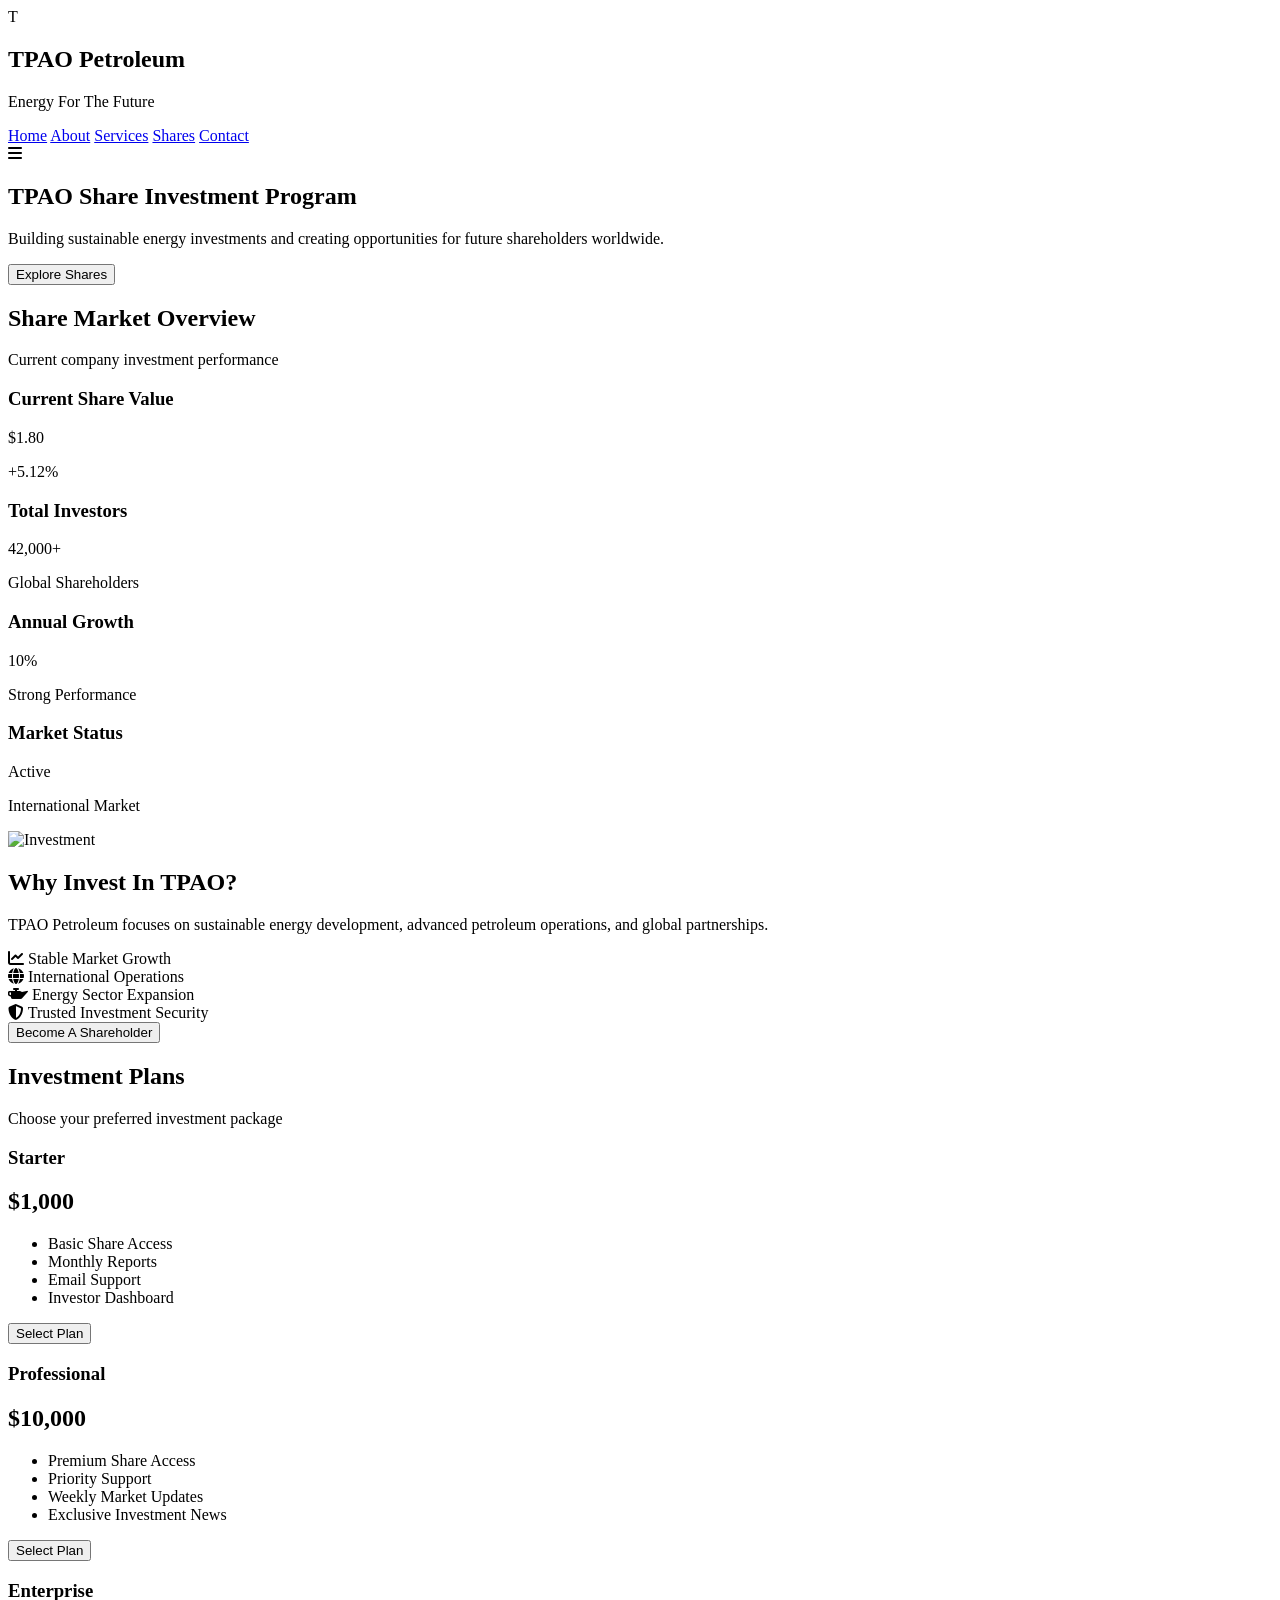
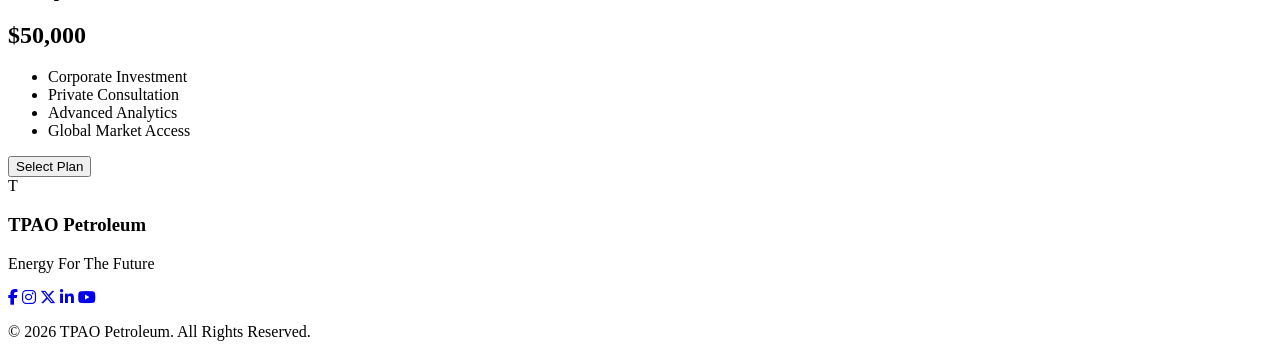
==== shares.html @ 99a4a4e4 "Add shares.html for TPAO Petroleum Shares page This file contains the HTML structure for the TPAO Pe" ====
<!-- shares.html -->
<!DOCTYPE html>
<html lang="en">
<head>
  <meta charset="UTF-8" />
  <meta name="viewport" content="width=device-width, initial-scale=1.0"/>
  <title>TPAO Petroleum - Shares</title>
  <link rel="stylesheet" href="shares.css"/>
  <link rel="stylesheet" href="https://cdnjs.cloudflare.com/ajax/libs/font-awesome/6.5.1/css/all.min.css"/>
</head>
<body>

  <!-- HEADER -->
  <header class="header">
    
    <div class="logo-section">
      <div class="logo">T</div>

      <div class="company-text">
        <h2>TPAO Petroleum</h2>
        <p>Energy For The Future</p>
      </div>
    </div>

    <nav class="navbar" id="navbar">
      <a href="index.html">Home</a>
      <a href="about.html">About</a>
      <a href="services.html">Services</a>
      <a href="shares.html" class="active">Shares</a>
      <a href="contact.html">Contact</a>
    </nav>

    <div class="menu-btn" id="menu-btn">
      <i class="fas fa-bars"></i>
    </div>

  </header>

  <!-- HERO SECTION -->
  <section class="shares-hero">

    <div class="hero-overlay"></div>

    <div class="hero-content">
      <h1>TPAO Share Investment Program</h1>
      <p>
        Building sustainable energy investments and creating opportunities 
        for future shareholders worldwide.
      </p>

      <button class="hero-btn">Explore Shares</button>
    </div>

  </section>

  <!-- MARKET SECTION -->
  <section class="market-section">

    <div class="section-title">
      <h2>Share Market Overview</h2>
      <p>Current company investment performance</p>
    </div>

    <div class="market-container">

      <div class="market-box">
        <h3>Current Share Value</h3>
        <span>$1.80</span>
        <p class="up">+5.12%</p>
      </div>

      <div class="market-box">
        <h3>Total Investors</h3>
        <span>42,000+</span>
        <p>Global Shareholders</p>
      </div>

      <div class="market-box">
        <h3>Annual Growth</h3>
        <span>10%</span>
        <p class="up">Strong Performance</p>
      </div>

      <div class="market-box">
        <h3>Market Status</h3>
        <span>Active</span>
        <p>International Market</p>
      </div>

    </div>

  </section>

  <!-- INVESTMENT SECTION -->
  <section class="investment-section">

    <div class="investment-image">
      <img src="https://images.unsplash.com/photo-1520607162513-77705c0f0d4a?q=80&w=1200&auto=format&fit=crop" alt="Investment">
    </div>

    <div class="investment-content">
      <h2>Why Invest In TPAO?</h2>

      <p>
        TPAO Petroleum focuses on sustainable energy development,
        advanced petroleum operations, and global partnerships.
      </p>

      <div class="features">

        <div class="feature">
          <i class="fas fa-chart-line"></i>
          <span>Stable Market Growth</span>
        </div>

        <div class="feature">
          <i class="fas fa-globe"></i>
          <span>International Operations</span>
        </div>

        <div class="feature">
          <i class="fas fa-oil-can"></i>
          <span>Energy Sector Expansion</span>
        </div>

        <div class="feature">
          <i class="fas fa-shield-alt"></i>
          <span>Trusted Investment Security</span>
        </div>

      </div>

      <button class="invest-btn">Become A Shareholder</button>

    </div>

  </section>

  <!-- SHARE PLANS -->
  <section class="plans-section">

    <div class="section-title">
      <h2>Investment Plans</h2>
      <p>Choose your preferred investment package</p>
    </div>

    <div class="plans-container">

      <div class="plan-box">
        <h3>Starter</h3>
        <h1>$1,000</h1>
        <ul>
          <li>Basic Share Access</li>
          <li>Monthly Reports</li>
          <li>Email Support</li>
          <li>Investor Dashboard</li>
        </ul>

        <button>Select Plan</button>
      </div>

      <div class="plan-box active-plan">
        <h3>Professional</h3>
        <h1>$10,000</h1>
        <ul>
          <li>Premium Share Access</li>
          <li>Priority Support</li>
          <li>Weekly Market Updates</li>
          <li>Exclusive Investment News</li>
        </ul>

        <button>Select Plan</button>
      </div>

      <div class="plan-box">
        <h3>Enterprise</h3>
        <h1>$50,000</h1>
        <ul>
          <li>Corporate Investment</li>
          <li>Private Consultation</li>
          <li>Advanced Analytics</li>
          <li>Global Market Access</li>
        </ul>

        <button>Select Plan</button>
      </div>

    </div>

  </section>

  <!-- FOOTER -->
  <footer class="footer">

    <div class="footer-content">

      <div class="footer-logo">
        <div class="logo">T</div>

        <div>
          <h3>TPAO Petroleum</h3>
          <p>Energy For The Future</p>
        </div>
      </div>

      <div class="social-links">
        <a href="#"><i class="fab fa-facebook-f"></i></a>
        <a href="#"><i class="fab fa-instagram"></i></a>
        <a href="#"><i class="fab fa-x-twitter"></i></a>
        <a href="#"><i class="fab fa-linkedin-in"></i></a>
        <a href="#"><i class="fab fa-youtube"></i></a>
      </div>

    </div>

    <div class="footer-bottom">
      <p>© 2026 TPAO Petroleum. All Rights Reserved.</p>
    </div>

  </footer>

  <script src="shares.js"></script>
</body>
        </html>
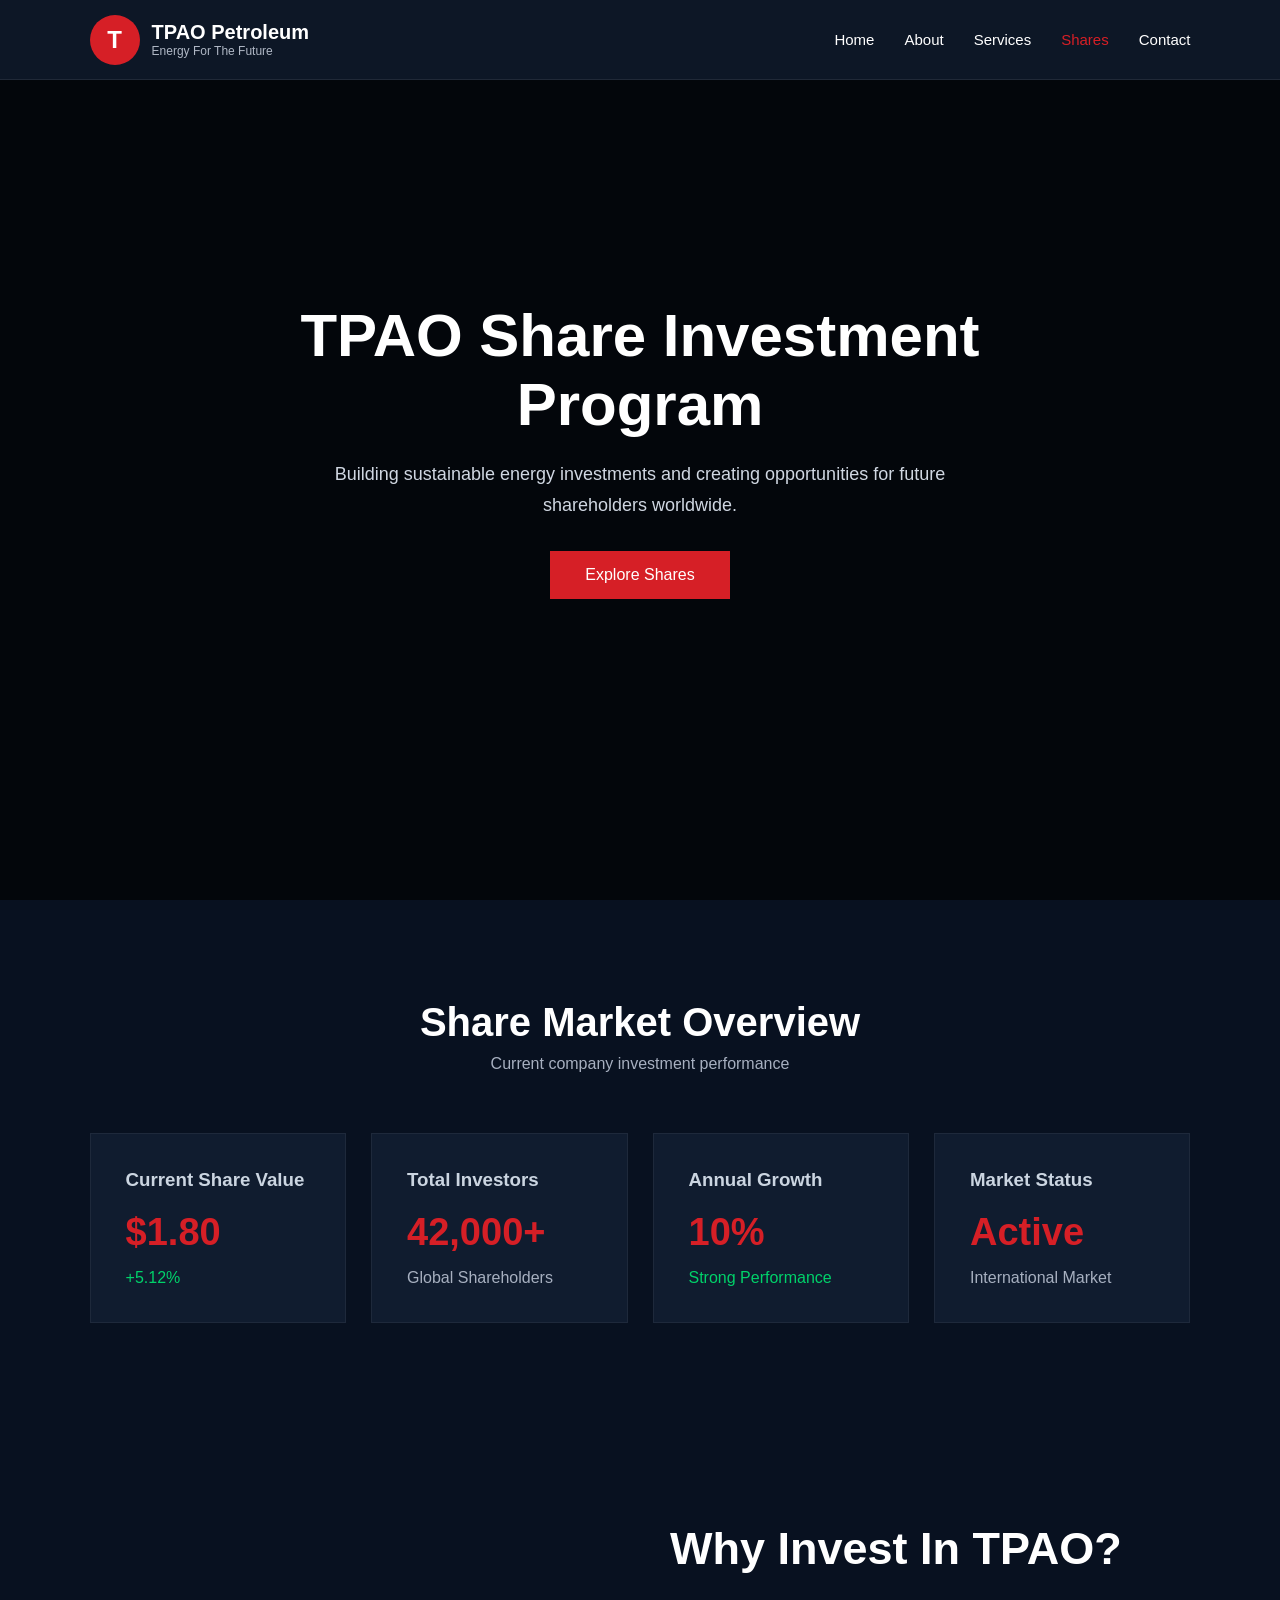
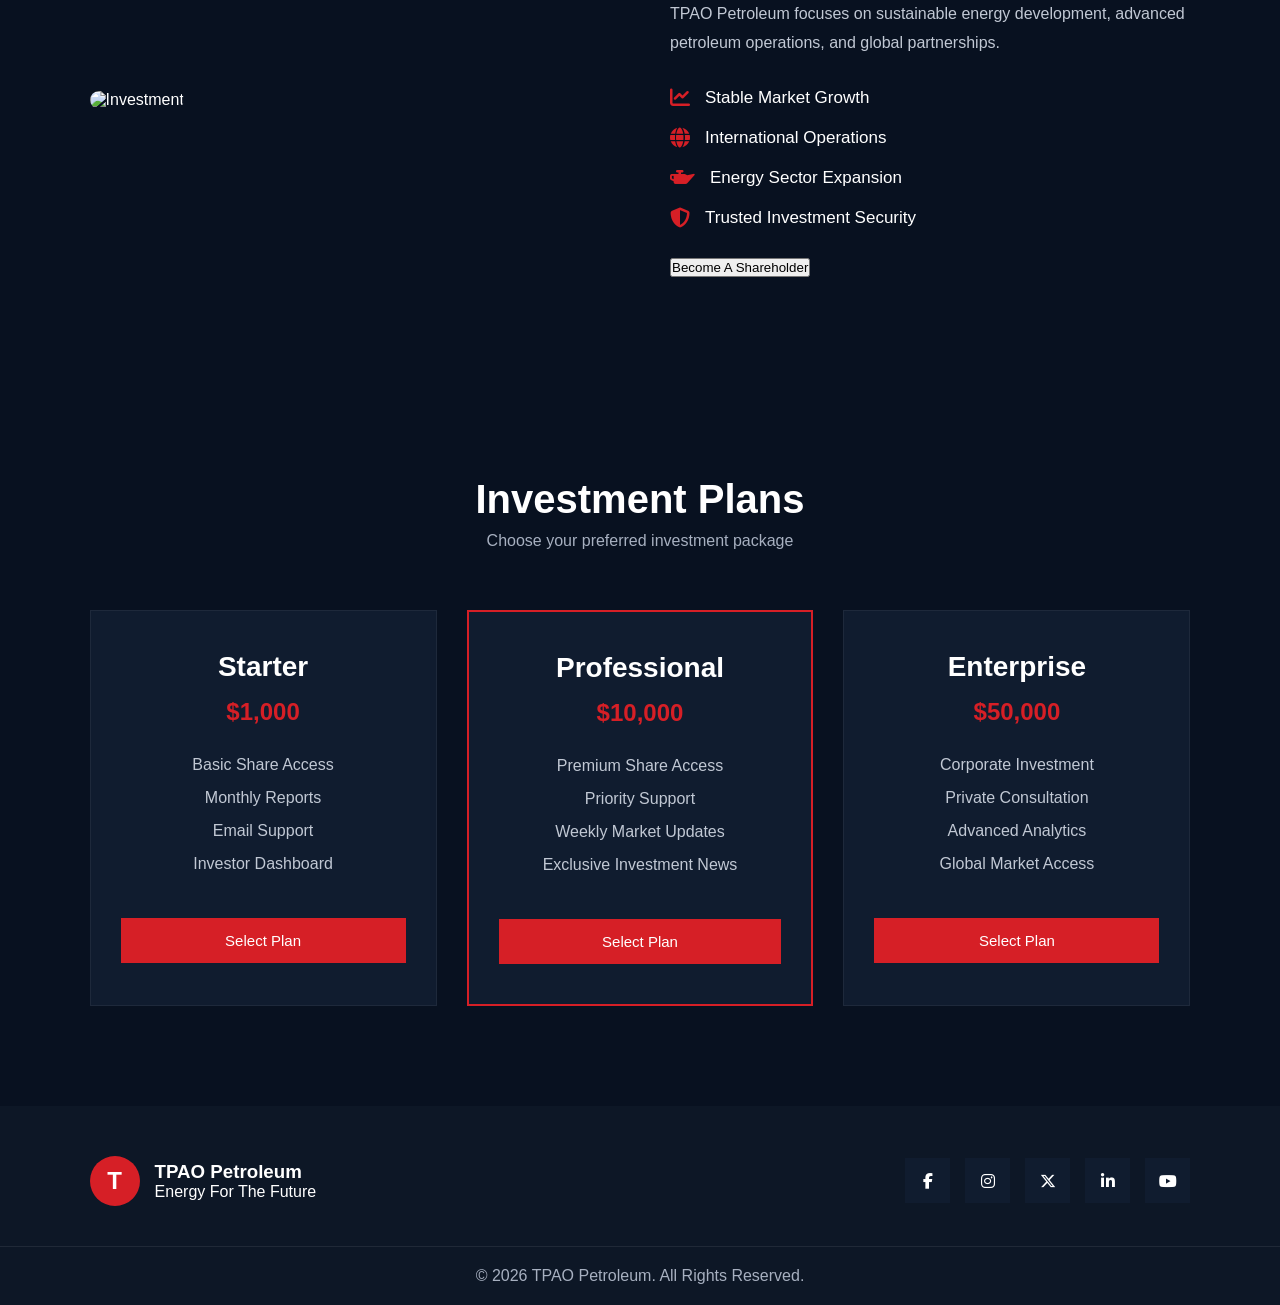
==== commit 62d75e46: "Update shares.html" ====
--- a/shares.html
+++ b/shares.html
@@ -130,7 +130,7 @@
 
       </div>
 
-      <button class="invest-btn">Become A Shareholder</button>
+      <button class="tuprs.html-btn">Become A Shareholder</button>
 
     </div>
 
--- a/shares.css
+++ b/shares.css
@@ -0,0 +1,393 @@
+/* shares.css */
+
+*{
+  margin:0;
+  padding:0;
+  box-sizing:border-box;
+  font-family:Arial, sans-serif;
+}
+
+body{
+  background:#081120;
+  color:white;
+  overflow-x:hidden;
+}
+
+/* HEADER */
+
+.header{
+  position:fixed;
+  top:0;
+  left:0;
+  width:100%;
+  height:80px;
+  background:#0d1726;
+  display:flex;
+  align-items:center;
+  justify-content:space-between;
+  padding:0 7%;
+  z-index:1000;
+  border-bottom:1px solid rgba(255,255,255,0.08);
+}
+
+.logo-section{
+  display:flex;
+  align-items:center;
+  gap:12px;
+}
+
+.logo{
+  width:50px;
+  height:50px;
+  background:#d61f26;
+  border-radius:50%;
+  display:flex;
+  align-items:center;
+  justify-content:center;
+  font-size:24px;
+  font-weight:bold;
+  color:white;
+}
+
+.company-text h2{
+  font-size:20px;
+}
+
+.company-text p{
+  font-size:12px;
+  color:#b0b8c5;
+}
+
+.navbar{
+  display:flex;
+  gap:30px;
+}
+
+.navbar a{
+  text-decoration:none;
+  color:white;
+  font-size:15px;
+  transition:0.3s;
+}
+
+.navbar a:hover,
+.navbar .active{
+  color:#d61f26;
+}
+
+.menu-btn{
+  display:none;
+  font-size:24px;
+  cursor:pointer;
+}
+
+/* HERO */
+
+.shares-hero{
+  position:relative;
+  width:100%;
+  height:100vh;
+  background:url('https://images.unsplash.com/photo-1516321318423-f06f85e504b3?q=80&w=1600&auto=format&fit=crop') center/cover no-repeat;
+  display:flex;
+  align-items:center;
+  justify-content:center;
+  text-align:center;
+}
+
+.hero-overlay{
+  position:absolute;
+  width:100%;
+  height:100%;
+  background:rgba(0,0,0,0.65);
+}
+
+.hero-content{
+  position:relative;
+  z-index:2;
+  max-width:750px;
+  padding:20px;
+}
+
+.hero-content h1{
+  font-size:60px;
+  margin-bottom:20px;
+}
+
+.hero-content p{
+  font-size:18px;
+  line-height:1.7;
+  color:#d0d7e2;
+}
+
+.hero-btn{
+  margin-top:30px;
+  padding:15px 35px;
+  border:none;
+  background:#d61f26;
+  color:white;
+  font-size:16px;
+  cursor:pointer;
+  transition:0.3s;
+}
+
+.hero-btn:hover{
+  background:#ff2b34;
+}
+
+/* SECTION TITLE */
+
+.section-title{
+  text-align:center;
+  margin-bottom:60px;
+}
+
+.section-title h2{
+  font-size:40px;
+  margin-bottom:10px;
+}
+
+.section-title p{
+  color:#a7b0c0;
+}
+
+/* MARKET */
+
+.market-section{
+  padding:100px 7%;
+}
+
+.market-container{
+  display:grid;
+  grid-template-columns:repeat(auto-fit,minmax(220px,1fr));
+  gap:25px;
+}
+
+.market-box{
+  background:#101c2f;
+  padding:35px;
+  border:1px solid rgba(255,255,255,0.06);
+  transition:0.3s;
+}
+
+.market-box:hover{
+  transform:translateY(-8px);
+}
+
+.market-box h3{
+  margin-bottom:20px;
+  color:#cbd5e1;
+}
+
+.market-box span{
+  font-size:38px;
+  font-weight:bold;
+  color:#d61f26;
+}
+
+.market-box p{
+  margin-top:15px;
+  color:#a7b0c0;
+}
+
+.market-box .up{
+  color:#00d26a;
+}
+
+/* INVESTMENT */
+
+.investment-section{
+  padding:100px 7%;
+  display:grid;
+  grid-template-columns:repeat(auto-fit,minmax(300px,1fr));
+  gap:60px;
+  align-items:center;
+}
+
+.investment-image img{
+  width:100%;
+  border-radius:10px;
+}
+
+.investment-content h2{
+  font-size:45px;
+  margin-bottom:25px;
+}
+
+.investment-content p{
+  color:#c1c8d4;
+  line-height:1.8;
+  margin-bottom:30px;
+}
+
+.features{
+  display:grid;
+  gap:20px;
+  margin-bottom:30px;
+}
+
+.feature{
+  display:flex;
+  align-items:center;
+  gap:15px;
+  font-size:17px;
+}
+
+.feature i{
+  color:#d61f26;
+  font-size:20px;
+}
+
+.invest-btn{
+  padding:15px 35px;
+  border:none;
+  background:#d61f26;
+  color:white;
+  cursor:pointer;
+  font-size:16px;
+}
+
+.invest-btn:hover{
+  background:#ff2b34;
+}
+
+/* PLANS */
+
+.plans-section{
+  padding:100px 7%;
+}
+
+.plans-container{
+  display:grid;
+  grid-template-columns:repeat(auto-fit,minmax(280px,1fr));
+  gap:30px;
+}
+
+.plan-box{
+  background:#101c2f;
+  padding:40px 30px;
+  text-align:center;
+  border:1px solid rgba(255,255,255,0.06);
+  transition:0.3s;
+}
+
+.plan-box:hover{
+  transform:translateY(-10px);
+}
+
+.active-plan{
+  border:2px solid #d61f26;
+}
+
+.plan-box h3{
+  font-size:28px;
+  margin-bottom:15px;
+}
+
+.plan-box h1{
+  color:#d61f26;
+  margin-bottom:30px;
+}
+
+.plan-box ul{
+  list-style:none;
+}
+
+.plan-box ul li{
+  margin:15px 0;
+  color:#c1c8d4;
+}
+
+.plan-box button{
+  margin-top:30px;
+  width:100%;
+  padding:14px;
+  border:none;
+  background:#d61f26;
+  color:white;
+  cursor:pointer;
+  font-size:15px;
+}
+
+.plan-box button:hover{
+  background:#ff2b34;
+}
+
+/* FOOTER */
+
+.footer{
+  background:#0d1726;
+  padding-top:50px;
+}
+
+.footer-content{
+  padding:0 7% 40px;
+  display:flex;
+  justify-content:space-between;
+  align-items:center;
+  flex-wrap:wrap;
+  gap:30px;
+}
+
+.footer-logo{
+  display:flex;
+  align-items:center;
+  gap:15px;
+}
+
+.social-links{
+  display:flex;
+  gap:15px;
+}
+
+.social-links a{
+  width:45px;
+  height:45px;
+  background:#101c2f;
+  display:flex;
+  align-items:center;
+  justify-content:center;
+  color:white;
+  text-decoration:none;
+  transition:0.3s;
+}
+
+.social-links a:hover{
+  background:#d61f26;
+}
+
+.footer-bottom{
+  border-top:1px solid rgba(255,255,255,0.08);
+  padding:20px;
+  text-align:center;
+  color:#a7b0c0;
+}
+
+/* MOBILE */
+
+@media(max-width:900px){
+
+  .navbar{
+    position:fixed;
+    top:80px;
+    right:-100%;
+    width:260px;
+    height:100vh;
+    background:#0d1726;
+    flex-direction:column;
+    padding:40px 30px;
+    transition:0.4s;
+  }
+
+  .navbar.active{
+    right:0;
+  }
+
+  .menu-btn{
+    display:block;
+  }
+
+  .hero-content h1{
+    font-size:40px;
+  }
+
+  }
